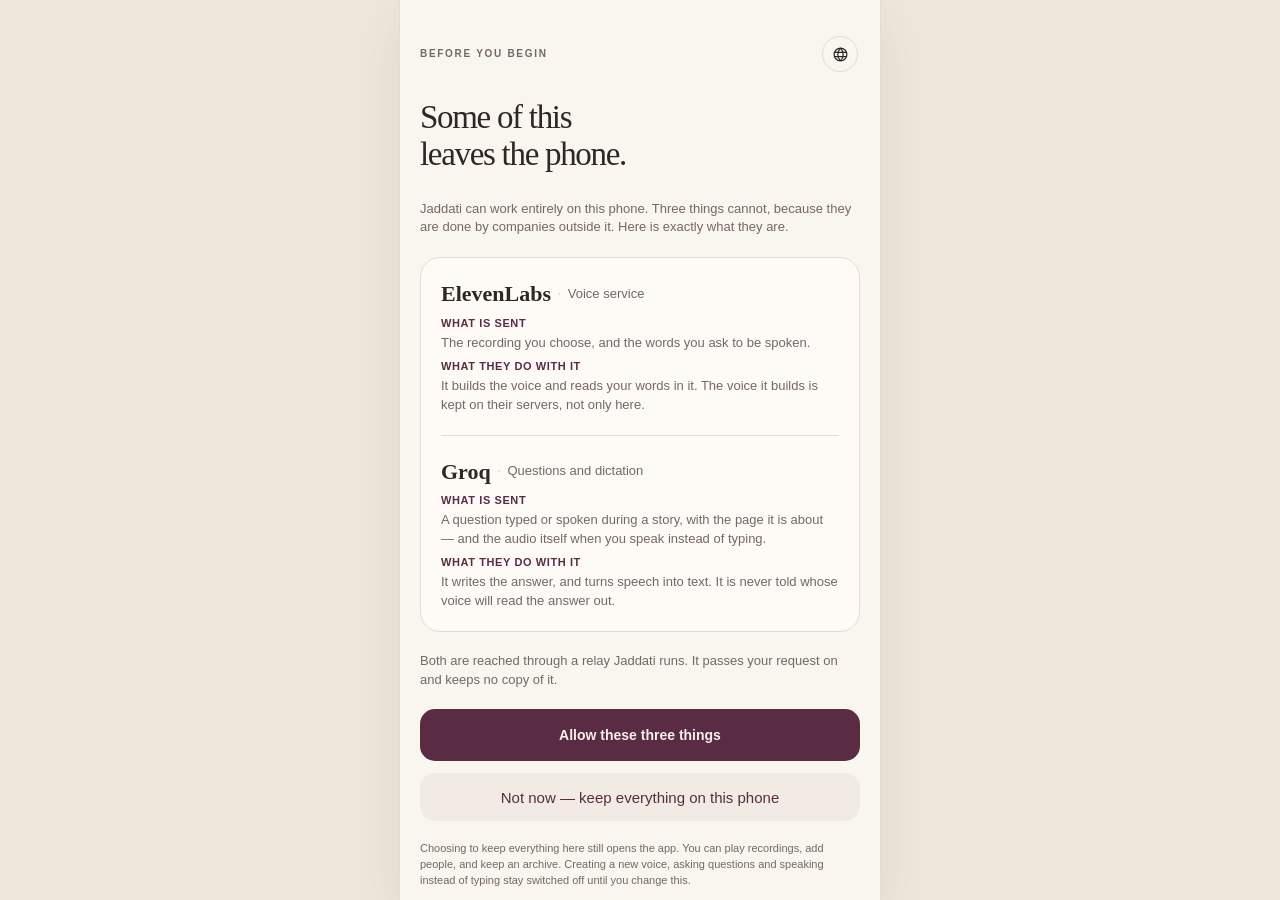
==== docs/web/index.html @ 05c56cd5 "Fix a build error I caused, and eight ways recordings were being lost A second review round, by revi" ====
<!doctype html>
<html lang="en" dir="ltr" data-v="a805f97143">
<head>
<meta charset="utf-8">
<meta name="viewport" content="width=device-width, initial-scale=1, viewport-fit=cover">
<meta name="theme-color" content="#F9F5EF">
<title>Jaddati — Voices, carefully kept</title>
<meta name="description" content="Keep the recordings you have of someone who has died, and hear new words in a recreation of their voice. The web version of Jaddati.">
<link rel="stylesheet" href="app.css">
<link rel="icon" href="data:image/svg+xml,%3Csvg xmlns='http://www.w3.org/2000/svg' viewBox='0 0 100 100' fill='none' stroke='%23592C43' stroke-width='7' stroke-linejoin='round'%3E%3Cg transform='translate(50,50)'%3E%3Cpath d='M0 -8 A22 22 0 0 1 0 -46 A22 22 0 0 1 0 -8 Z'/%3E%3Cpath d='M0 -8 A22 22 0 0 1 0 -46 A22 22 0 0 1 0 -8 Z' transform='rotate(60)'/%3E%3Cpath d='M0 -8 A22 22 0 0 1 0 -46 A22 22 0 0 1 0 -8 Z' transform='rotate(120)'/%3E%3Cpath d='M0 -8 A22 22 0 0 1 0 -46 A22 22 0 0 1 0 -8 Z' transform='rotate(180)'/%3E%3Cpath d='M0 -8 A22 22 0 0 1 0 -46 A22 22 0 0 1 0 -8 Z' transform='rotate(240)'/%3E%3Cpath d='M0 -8 A22 22 0 0 1 0 -46 A22 22 0 0 1 0 -8 Z' transform='rotate(300)'/%3E%3C/g%3E%3C/svg%3E">
<style>
  /* A back arrow is directional, so it mirrors in Arabic. */
  .flip { transform: scaleX(-1); }
  :root[dir="rtl"] .book-cover { padding: 11px 15px 11px 10px; }
  /* Before the module has run, show the mark rather than a white flash. */
  #boot { flex: 1; display: grid; place-items: center; }
  #boot svg { width: 54px; height: 54px; opacity: .35; }
  .noscript { padding: var(--xl) var(--pad); text-align: center; }
</style>
</head>
<body>
<div id="app">
  <div id="boot">
    <svg viewBox="0 0 100 100" fill="none" stroke="#592C43" stroke-width="5" stroke-linejoin="round" aria-hidden="true">
      <g transform="translate(50,50)">
        <path d="M0 -8 A22 22 0 0 1 0 -46 A22 22 0 0 1 0 -8 Z"/>
        <path d="M0 -8 A22 22 0 0 1 0 -46 A22 22 0 0 1 0 -8 Z" transform="rotate(60)"/>
        <path d="M0 -8 A22 22 0 0 1 0 -46 A22 22 0 0 1 0 -8 Z" transform="rotate(120)"/>
        <path d="M0 -8 A22 22 0 0 1 0 -46 A22 22 0 0 1 0 -8 Z" transform="rotate(180)"/>
        <path d="M0 -8 A22 22 0 0 1 0 -46 A22 22 0 0 1 0 -8 Z" transform="rotate(240)"/>
        <path d="M0 -8 A22 22 0 0 1 0 -46 A22 22 0 0 1 0 -8 Z" transform="rotate(300)"/>
      </g>
    </svg>
  </div>
</div>

<noscript>
  <div class="noscript">
    <h1 class="headline">Jaddati</h1>
    <p class="subtext">Jaddati needs JavaScript to run. Turn it on for this page, or use the iPhone app.</p>
    <p class="subtext"><a href="../">About Jaddati</a> · <a href="../privacy/">Privacy</a></p>
  </div>
</noscript>

<script type="module">
  import { setLang, state } from "./strings.js?v=a805f97143";
  setLang(state.lang);                       // paint the right direction before anything renders
  import("./app.js?v=a805f97143").catch(err => {
    document.getElementById("app").innerHTML =
      '<div class="noscript"><h1 class="headline">Jaddati</h1>' +
      '<p class="subtext">This browser could not start the app. It needs a current version of Safari, Chrome, Firefox or Edge.</p>' +
      '<p class="small">' + String(err && err.message ? err.message : err) + '</p></div>';
  });
</script>
</body>
</html>
---- docs/web/app.css ----
/* Jaddati for the web.
   The tokens are read out of Jaddati/Design/Theme.swift, not re-picked by eye:
   this has to be the same app, not one that resembles it. */

:root {
  color-scheme: light;

  --paper:      #F9F5EF;
  --ink:        #302725;
  --ink-soft:   #766861;
  --hairline:   #E4DCD3;

  --wine:       #592C43;   /* fill: buttons, the hero card */
  --wine-ink:   #592C43;   /* the same colour as TEXT and icons */
  --wine-deep:  #3E2031;
  --wine-light: #F0E5EB;

  --sage:       #426858;
  --sage-light: #E8EEE5;

  --amber:      #775829;
  --amber-light:#F5EAD5;
  --danger:     #963E3B;

  --card:       #FEFAF5;
  --bar:        #F9F6EF;
  --sunk:       #F1EBE3;

  --arch-warm:  #E9E0D5;
  --arch-sage:  #E1E6DD;
  --cover-green:#6C7052;
  --cover-rust: #A0765E;

  --cream:      #F9EFE6;
  --cream-2:    #F8EFE4;
  --chevron:    #958578;
  --card-2:     #FFFAF4;

  --app-bar: 53px;
  --pad: 20px;
  --r-hero: 24px;
  --r-card-el: 19px;
  --r-feature: 20px;
  --r-button: 15px;
  --h-button: 52px;
  --touch: 44px;

  --xs: 6px;
  --s: 12px;
  --m: 20px;
  --l: 32px;
  --xl: 48px;

  --r-card: 20px;
  --r-control: 15px;

  /* Colours that used to be written inline and so could not follow the
     appearance. Light values here are byte-identical to what they replaced. */
  --avatar-ink:    rgba(48,39,37,.75);
  --art-fill:      #E9DDCE;
  --art-edge:      #D8C5B1;
  --art-line:      rgba(89,44,67,.22);
  --art-dot:       rgba(89,44,67,.55);
  --art-glow:      rgba(89,44,67,.25);
  --disabled-fill: rgba(118,104,97,.35);
  --disabled-sunk: rgba(241,235,227,.5);
  --disabled-ink:  rgba(118,104,97,.45);
  --danger-wash:   rgba(150,62,59,.08);
  --scrim:         rgba(48,39,37,.35);
  --gutter:        #EFE7DC;
  --lift:          rgba(73,59,40,.10);
  --book-shadow:   rgba(73,59,40,.13);

  --serif: Georgia, 'Iowan Old Style', 'Times New Roman', serif;
  --sys: -apple-system, BlinkMacSystemFont, 'Segoe UI', Roboto, Helvetica, Arial, sans-serif;
  --leading: 2px;
}

:root[dir="rtl"] { --leading: 5px; }

* { box-sizing: border-box; -webkit-tap-highlight-color: transparent; }

html, body {
  margin: 0; padding: 0; height: 100%;
  background: var(--paper); color: var(--ink);
  font-family: var(--sys); font-size: 17px; line-height: 1.45;
  overscroll-behavior-y: none;
}
body { display: flex; flex-direction: column; }

button { font: inherit; color: inherit; background: none; border: 0; cursor: pointer; }

/* An <svg> with only a viewBox has no intrinsic size, so it falls back to the
   replaced-element default of 300x150 and squeezes every flex sibling to zero.
   Everything below this line is a deliberate override of it. */
svg { width: 19px; height: 19px; flex: none; display: block; }
input, textarea { font: inherit; color: inherit; }
a { color: var(--wine-ink); }

/* The app is a phone-shaped column, centred on anything wider. */
#app {
  flex: 1; display: flex; flex-direction: column;
  width: 100%; max-width: 480px; margin: 0 auto;
  background: var(--paper);
  min-height: 0;
}
@media (min-width: 560px) {
  body { background: var(--gutter); }
  #app { box-shadow: 0 0 0 1px var(--hairline), 0 18px 50px var(--lift); }
}

/* ── chrome ───────────────────────────────────────────────────────────── */

.appbar {
  display: flex; align-items: center; height: var(--app-bar);
  background: var(--paper); flex: none;
  /* Two different insets, as in the app: the chevron is a glyph centred in a
     44px box, the globe is a 36px drawn circle in the same box. */
  padding-inline-start: calc(var(--pad) - var(--touch) / 2 + 6px);
  padding-inline-end: calc(var(--pad) - (var(--touch) - 36px) / 2);
}
.appbar__title {
  flex: 1; text-align: center; font-size: 15px; font-weight: 600;
  white-space: nowrap; overflow: hidden; text-overflow: ellipsis;
}
.iconbtn {
  width: var(--touch); height: var(--touch); flex: none;
  display: grid; place-items: center;
}
.iconbtn svg { width: 19px; height: 19px; }
.globe {
  width: 36px; height: 36px; border-radius: 50%;
  border: 1px solid var(--hairline);
  display: grid; place-items: center; margin: auto;
}
.globe svg { width: 17px; height: 17px; }

.scroll {
  flex: 1; overflow-y: auto; -webkit-overflow-scrolling: touch;
  padding-inline: var(--pad); padding-bottom: var(--xl);
  min-height: 0;
}

.tabrail {
  display: flex; flex: none; padding-top: 5px; padding-bottom: 2px;
  background: var(--paper); border-top: 1px solid var(--hairline);
  padding-bottom: max(2px, env(safe-area-inset-bottom));
}
.tabrail button {
  flex: 1; min-height: var(--touch);
  display: flex; flex-direction: column; align-items: center; gap: 4px;
  color: var(--ink-soft); font-size: 10px; padding: 4px 0;
}
.tabrail button svg { width: 19px; height: 19px; }
.tabrail button[aria-selected="true"] { color: var(--wine-ink); font-weight: 600; }

/* ── type ─────────────────────────────────────────────────────────────── */

.headline {
  font-family: var(--serif); font-weight: 400; font-size: 37px;
  letter-spacing: -1.3px; line-height: 1.13; white-space: pre-line;
  margin: 11px 0 14px;
}
:root[dir="rtl"] .headline { letter-spacing: 0; }
.headline--30 { font-size: 30px; }
.headline--33 { font-size: 33px; }

.eyebrow {
  font-size: 10px; font-weight: 700; letter-spacing: 1.7px;
  text-transform: uppercase; color: var(--ink-soft);
}
.section-label {
  font-size: 11px; font-weight: 600; letter-spacing: 1px;
  text-transform: uppercase; color: var(--ink-soft);
}
:root[dir="rtl"] .eyebrow,
:root[dir="rtl"] .section-label { letter-spacing: 0; }

.subtext {
  font-size: 13px; color: var(--ink-soft);
  line-height: calc(1.45 + 4px / 13);
}
.caption { font-size: 13px; color: var(--ink-soft); }
.small { font-size: 11px; color: var(--ink-soft); }
.label { font-size: 15px; font-weight: 500; }
.spoken { font-family: var(--serif); font-size: 26px; line-height: 1.35; }
.serif { font-family: var(--serif); }
.danger { color: var(--danger); }
.amber-text { color: var(--amber); }
.wine-text { color: var(--wine-ink); }
.sage-text { color: var(--sage); }

/* ── surfaces ─────────────────────────────────────────────────────────── */

.panel {
  background: var(--card); border: 1px solid var(--hairline);
  border-radius: var(--r-card); padding: var(--m);
}
.panel--s { padding: var(--s); }

.hero {
  background: var(--wine); border-radius: var(--r-hero);
  padding: 23px; color: var(--cream-2); margin-top: 21px;
}
.hero__lede {
  font-family: var(--serif); font-size: 28px; line-height: 1.2;
  letter-spacing: -0.5px; max-width: 260px; margin: 26px 0 0;
}
:root[dir="rtl"] .hero__lede { letter-spacing: 0; }
.hero__rule { height: 1px; background: rgba(248,239,228,.18); margin: 16px 0; }
.hero__foot { display: flex; gap: 7px; align-items: flex-start;
  font-size: 11px; color: rgba(248,239,228,.8); }

.divider { height: 1px; background: var(--hairline); }
.quiet-divider { height: 1px; background: var(--hairline); margin: 20px 0; }

/* ── controls ─────────────────────────────────────────────────────────── */

.btn-primary {
  display: flex; align-items: center; justify-content: center;
  width: 100%; min-height: var(--h-button);
  border-radius: var(--r-button); background: var(--wine);
  color: var(--cream); font-size: 14px; font-weight: 600;
  transition: background .12s ease, transform .12s ease;
}
.btn-primary:active:not(:disabled) { background: var(--wine-deep); transform: scale(.985); }
.btn-primary:disabled { background: var(--disabled-fill); cursor: default; }

.btn-quiet {
  display: flex; align-items: center; justify-content: center;
  width: 100%; min-height: 48px;
  border-radius: var(--r-control); background: var(--sunk);
  color: var(--wine-ink); font-size: 15px; font-weight: 500;
}
.btn-quiet:active:not(:disabled) { opacity: .75; }
.btn-quiet:disabled { color: var(--disabled-ink); background: var(--disabled-sunk); cursor: default; }

.btn-danger {
  display: flex; align-items: center; justify-content: center;
  width: 100%; min-height: 48px; border-radius: var(--r-control);
  background: var(--danger-wash); color: var(--danger);
  font-size: 15px; font-weight: 500;
}

.btn-outline {
  display: flex; align-items: center; justify-content: center; gap: 8px;
  width: 100%; min-height: var(--h-button);
  border: 1px solid var(--hairline); border-radius: var(--r-button);
  color: var(--wine-ink); font-size: 14px; font-weight: 600;
}

.chip {
  padding-inline: 14px; min-height: 40px; border-radius: 999px;
  background: var(--sunk); color: var(--wine-ink);
  font-size: 13px; font-weight: 500; display: inline-flex; align-items: center;
  white-space: nowrap;
}
.chip[aria-selected="true"] { background: var(--wine); color: var(--paper); }

.chiprow { display: flex; gap: var(--xs); overflow-x: auto; padding: 2px; }
.chiprow::-webkit-scrollbar { display: none; }

.field { display: block; margin-top: 18px; }
.field__title { font-size: 12px; color: var(--ink-soft); margin-bottom: 7px; }
.field input, .textarea {
  width: 100%; background: var(--card-2);
  border: 1px solid var(--hairline); border-radius: var(--r-button);
  padding: 0 14px; min-height: 50px; font-size: 16px;
}
.textarea {
  padding: 10px 14px; min-height: 120px; resize: vertical;
  font-family: var(--serif); font-size: 26px; line-height: 1.35;
  background: transparent; border: 0;
}
.textarea:focus { outline: none; }
.ask-input {
  width: 100%; background: var(--sunk); border: 0;
  border-radius: var(--r-control); padding: var(--xs) var(--s);
  min-height: 44px; font-size: 17px; resize: vertical;
}

.switch { display: flex; align-items: center; gap: var(--s); min-height: var(--touch); }
.switch input { appearance: none; width: 44px; height: 26px; flex: none;
  border-radius: 999px; background: var(--hairline); position: relative;
  transition: background .15s ease; cursor: pointer; }
.switch input::after {
  content: ""; position: absolute; inset-inline-start: 3px; top: 3px;
  width: 20px; height: 20px; border-radius: 50%; background: #fff;
  transition: transform .15s ease;
}
.switch input:checked { background: var(--wine); }
.switch input:checked::after { transform: translateX(18px); }
:root[dir="rtl"] .switch input:checked::after { transform: translateX(-18px); }
.switch--amber input:checked { background: var(--amber); }

.slider { width: 100%; appearance: none; height: 20px; background: transparent; }
.slider::-webkit-slider-runnable-track { height: 4px; border-radius: 999px; background: var(--sunk); }
.slider::-moz-range-track { height: 4px; border-radius: 999px; background: var(--sunk); }
.slider::-webkit-slider-thumb {
  appearance: none; width: 18px; height: 18px; border-radius: 50%;
  background: var(--amber); margin-top: -7px;
}
.slider::-moz-range-thumb { width: 18px; height: 18px; border: 0; border-radius: 50%; background: var(--amber); }

/* ── the arch: the app's one motif ────────────────────────────────────── */

.arch {
  /* Semicircular top (radius w/2), squared-off base with a small corner —
     the same geometry as ArchShape.path(in:). */
  border-radius: 50% 50% 16% 16% / 43.86% 43.86% 14% 14%;
  overflow: hidden;
}

.avatar {
  flex: none; display: grid; place-items: center;
  background: var(--arch-warm); color: var(--avatar-ink);
  font-family: var(--serif); font-weight: 700;
  background-size: cover; background-position: center;
}
.avatar--sage { background-color: var(--arch-sage); }

/* ── badges ───────────────────────────────────────────────────────────── */

.badge {
  display: inline-flex; align-items: center; gap: 5px;
  padding: 5px 9px; border-radius: 999px;
  font-size: 10px; font-weight: 600; letter-spacing: .8px;
  text-transform: uppercase; white-space: nowrap;
}
:root[dir="rtl"] .badge { letter-spacing: 0; }
.badge svg { width: 11px; height: 11px; flex: none; }
.badge--gen { color: var(--wine-ink); background: var(--wine-light); }
.badge--orig { color: var(--sage); background: var(--sage-light); }
.badge--content {
  color: var(--ink-soft); background: var(--sunk);
  font-size: 11px; letter-spacing: 0; text-transform: none;
}
.badges { display: flex; flex-wrap: wrap; gap: 6px; }

.voicetag {
  display: inline-block; align-self: flex-start; font-size: 9px; font-weight: 700;
  letter-spacing: .6px; text-transform: uppercase; padding: 5px 8px;
  border-radius: 6px; margin-top: 3px;
}
:root[dir="rtl"] .voicetag { letter-spacing: 0; }

/* ── rows ─────────────────────────────────────────────────────────────── */

.person-card {
  display: flex; align-items: center; gap: 13px; width: 100%;
  padding: 16px; margin: 5px 0; text-align: start;
  background: var(--card-2); border: 1px solid var(--hairline);
  border-radius: var(--r-card-el);
}
.person-card__body { flex: 1; min-width: 0; display: flex; flex-direction: column; gap: 3px; }
.person-card__name {
  font-family: var(--serif); font-size: 22px;
  white-space: nowrap; overflow: hidden; text-overflow: ellipsis;
}

.feature-row {
  display: flex; align-items: center; gap: 16px; width: 100%; text-align: start;
  padding: 14px 0;
}
.feature-row__icon {
  width: 44px; height: 44px; flex: none; border-radius: 50%;
  background: var(--sunk); color: var(--wine-ink);
  display: grid; place-items: center;
}
.feature-row__icon svg { width: 19px; height: 19px; }
.feature-row__title { font-family: var(--serif); font-size: 17px; }
.feature-row--hero {
  background: var(--wine); color: var(--cream); border-radius: var(--r-feature);
  padding: 20px; margin-bottom: 16px;
}
.feature-row--hero .feature-row__icon { background: rgba(255,255,255,.10); color: var(--cream); }
.feature-row--hero .feature-row__title { font-size: 24px; }
.feature-row--hero .caption { color: rgba(249,239,230,.82); }

.audio-row { display: flex; gap: 12px; align-items: flex-start; padding: 15px 0;
  border-bottom: 1px solid var(--hairline); }
.audio-row--missing { opacity: .5; }
.audio-row__play {
  width: 36px; height: 36px; flex: none; border-radius: 50%;
  background: var(--sunk); border: 1px solid var(--hairline);
  display: grid; place-items: center; color: var(--wine-ink);
}
.audio-row__play svg { width: 13px; height: 13px; }
.audio-row__body { flex: 1; min-width: 0; display: flex; flex-direction: column; gap: 5px; }
.audio-row__text {
  font-size: 15px; font-weight: 600; color: var(--ink);
  display: -webkit-box; -webkit-line-clamp: 2; -webkit-box-orient: vertical;
  overflow: hidden;
}

.list-link {
  display: flex; align-items: center; gap: var(--s); width: 100%;
  padding: 0 16px; min-height: var(--h-button); text-align: start;
  background: var(--card-2); border: 1px solid var(--hairline);
  border-radius: var(--r-button); color: var(--wine-ink);
  font-size: 14px; font-weight: 600;
}

.privacy-row {
  display: flex; align-items: center; gap: var(--s); width: 100%;
  padding: var(--s); min-height: var(--touch); text-align: start;
  margin-top: var(--m);
}

/* ── book ─────────────────────────────────────────────────────────────── */

.book-cover {
  width: 80px; height: 113px; flex: none; border-radius: 6px;
  background: var(--cover-green); color: #F4EBDB;
  padding: 11px 10px 11px 15px;
  display: flex; flex-direction: column; align-items: center; justify-content: center;
  gap: 6px; text-align: center; position: relative; overflow: hidden;
  box-shadow: 3px 4px 3px var(--book-shadow);
}
.book-cover--rust { background: var(--cover-rust); }
.book-cover::before {
  content: ""; position: absolute; inset-inline-start: 0; top: 0; bottom: 0;
  width: 5px; background: rgba(0,0,0,.13);
}
.book-cover__mark { font-size: 7px; font-weight: 600; letter-spacing: 1.2px; }
.book-cover__title {
  font-family: var(--serif); font-size: 14px; line-height: 1.2;
  display: -webkit-box; -webkit-line-clamp: 3; -webkit-box-orient: vertical; overflow: hidden;
}
.book-cover__shelf { font-size: 6px; font-weight: 600; letter-spacing: 1.1px; }

/* ── player ───────────────────────────────────────────────────────────── */

.player { flex: 1; display: flex; flex-direction: column; align-items: center;
  gap: var(--l); padding: 0 var(--pad) var(--m); overflow-y: auto; min-height: 0; }
.player__words {
  font-family: var(--serif); font-size: 27px; line-height: 1.35;
  letter-spacing: -.35px; text-align: center;
}
:root[dir="rtl"] .player__words { letter-spacing: 0; }

.player-art {
  width: 116px; height: 139px; flex: none; position: relative;
  background: var(--art-fill); border: 1px solid var(--art-edge);
  border-radius: 50% 50% 21% 21% / 41.7% 41.7% 18% 18%;
  display: grid; place-items: center;
}
.player-art i {
  position: absolute; border: 1px solid var(--art-line);
  border-radius: 50% 50% 21% 21% / 41.7% 41.7% 18% 18%;
}
.player-art b { width: 7px; height: 7px; border-radius: 50%; background: var(--art-dot); }

.track { width: 100%; height: 20px; position: relative; display: grid; align-items: center;
  cursor: pointer; touch-action: none; }
.track__bg { height: 6px; border-radius: 999px; background: var(--sunk); width: 100%; }
.track__fill { position: absolute; height: 6px; border-radius: 999px; background: var(--amber);
  inset-inline-start: 0; }
.track__knob { position: absolute; width: 16px; height: 16px; border-radius: 50%;
  background: var(--wine); }
.clock { display: flex; justify-content: space-between; width: 100%;
  font-size: 13px; color: var(--ink-soft); font-variant-numeric: tabular-nums; }

.transport { display: flex; align-items: center; justify-content: center; gap: var(--m); }
.bigplay {
  width: 76px; height: 76px; border-radius: 50%; background: var(--wine);
  color: var(--paper); display: grid; place-items: center;
  box-shadow: 0 4px 6px var(--art-glow); transition: box-shadow .35s ease;
}
.bigplay--on { box-shadow: 0 4px 18px var(--art-glow); }
.bigplay svg { width: 28px; height: 28px; }
.skip { width: var(--touch); height: var(--touch); display: grid; place-items: center;
  color: var(--wine-ink); }
.skip:disabled { opacity: .35; }
.skip svg { width: 24px; height: 24px; }

/* ── notes ────────────────────────────────────────────────────────────── */

.errornote {
  display: flex; gap: var(--s); align-items: flex-start;
  padding: var(--s); border-radius: var(--r-control);
  background: var(--danger-wash);
}
.errornote svg { width: 15px; height: 15px; flex: none; color: var(--danger); margin-top: 2px; }
.errornote__body { flex: 1; display: flex; flex-direction: column; gap: 6px; font-size: 13px; }

.empty { display: flex; flex-direction: column; align-items: center; gap: var(--s);
  padding: var(--l) 0; text-align: center; }
.empty svg { width: 30px; height: 30px; color: var(--amber); }
.empty__title { font-family: var(--serif); font-weight: 700; font-size: 22px; }

/* ── layout helpers ───────────────────────────────────────────────────── */

.stack { display: flex; flex-direction: column; }
.gap-xs { gap: var(--xs); } .gap-s { gap: var(--s); }
.gap-m { gap: var(--m); } .gap-l { gap: var(--l); }
.row { display: flex; align-items: center; }
.row--top { align-items: flex-start; }
.between { justify-content: space-between; }
.grow { flex: 1; min-width: 0; }
.center { text-align: center; }
.mt-xs { margin-top: var(--xs); } .mt-s { margin-top: var(--s); }
.mt-m { margin-top: var(--m); } .mt-l { margin-top: var(--l); }
.mt-16 { margin-top: 16px; } .mt-21 { margin-top: 21px; } .mt-22 { margin-top: 22px; }
.mt-26 { margin-top: 26px; } .mt-18 { margin-top: 18px; }
.hidden { display: none !important; }
.wrap-anywhere { overflow-wrap: anywhere; }

/* Modal sheets — Add person, Add voice, Privacy. */
.sheet-scrim {
  position: fixed; inset: 0; background: var(--scrim);
  display: flex; align-items: flex-end; justify-content: center; z-index: 40;
}
.sheet {
  width: 100%; max-width: 480px; max-height: 94vh; background: var(--paper);
  border-radius: var(--r-hero) var(--r-hero) 0 0;
  display: flex; flex-direction: column; overflow: hidden;
  animation: rise .22s ease-out;
}
@keyframes rise { from { transform: translateY(14px); opacity: .6 } to { transform: none; opacity: 1 } }
@media (prefers-reduced-motion: reduce) { .sheet { animation: none } }

/* Confirmation dialogs. */
.dialog-scrim {
  position: fixed; inset: 0; background: var(--scrim); z-index: 50;
  display: flex; align-items: center; justify-content: center; padding: var(--m);
}
.dialog {
  width: 100%; max-width: 380px; background: var(--paper);
  border-radius: var(--r-card); padding: var(--m);
  display: flex; flex-direction: column; gap: var(--s);
}
.dialog__title { font-family: var(--serif); font-size: 20px; }

.toast {
  position: fixed; inset-inline: 0; bottom: 86px; z-index: 60;
  display: flex; justify-content: center; pointer-events: none;
}
.toast span {
  background: var(--ink); color: var(--paper); font-size: 13px;
  padding: 10px 16px; border-radius: 999px; max-width: 86%;
}

.spinner {
  width: 15px; height: 15px; flex: none; border-radius: 50%;
  border: 2px solid var(--hairline); border-top-color: var(--wine);
  animation: spin .7s linear infinite;
}
@keyframes spin { to { transform: rotate(360deg) } }
@media (prefers-reduced-motion: reduce) { .spinner { animation-duration: 2s } }

.meter { height: 6px; border-radius: 999px; background: var(--sunk); overflow: hidden; flex: 1; }
.meter i { display: block; height: 100%; background: var(--amber); width: 3px;
  transition: width .1s linear; }

/* Pages swap without a router; only one is mounted at a time. */
.screen { flex: 1; display: flex; flex-direction: column; min-height: 0; }

/* The panel that hides the key fields. The rehearsal toggle uses the app's own
   .switch, defined far above — naming a second thing .switch down here quietly
   overrode the first and flattened every toggle in the app. */
details > summary { list-style: none; color: var(--wine-ink); font-weight: 600; }
details > summary::-webkit-details-marker { display: none; }
details > summary::after {
  content: "›"; margin-inline-start: 6px; font-size: 18px; line-height: 1;
  transition: transform .15s ease; display: inline-block;
}
details[open] > summary::after { transform: rotate(90deg); }
[dir="rtl"] details > summary::after { content: "‹"; }
[dir="rtl"] details[open] > summary::after { transform: rotate(-90deg); }

/* ── the person screen ────────────────────────────────────────────────── */
/* One face, one action, three doors. What used to be seven feature rows and
   four competing voice-state panels stacked down a single scroll. */

.person-hero {
  display: flex; flex-direction: column; align-items: center; gap: 7px;
  text-align: center; padding: 22px 0 4px;
}
.person-hero__photo { position: relative; background: none; padding: 0; }
.person-hero__edit {
  position: absolute; inset-inline-end: 0; bottom: 2px;
  width: 26px; height: 26px; border-radius: 50%;
  background: var(--wine); color: var(--paper);
  display: grid; place-items: center;
  border: 2px solid var(--paper); font-size: 13px; font-weight: 700;
}
.person-hero__name { font-size: 31px; line-height: 1.15; }
/* The tag is left-aligned where it is used in a list row. In the hero it is
   the only thing not on the centre line, which reads as a mistake. */
.person-hero .voicetag { align-self: center; }

.primary-action { margin-top: 20px; }
.primary-action__note {
  margin: 10px 2px 0; text-align: center;
  font-size: 13px; line-height: 1.45; color: var(--ink-soft);
}
.primary-action__aside {
  display: flex; align-items: center; justify-content: center; gap: 7px;
  width: 100%; min-height: var(--touch); margin-top: 6px;
  color: var(--wine-ink); font-size: 13px; font-weight: 500;
}
.primary-action__aside svg { width: 16px; height: 16px; }

.cardgrid {
  display: grid; grid-template-columns: repeat(3, 1fr);
  gap: 9px; margin-top: 26px;
}
.bigcard {
  display: flex; flex-direction: column; align-items: flex-start; gap: 5px;
  padding: 14px 11px 13px; text-align: start;
  background: var(--card); border: 1px solid var(--hairline);
  border-radius: var(--r-card); min-height: 112px;
}
.bigcard:active { background: var(--sunk); }
.bigcard__icon { position: relative; display: block; color: var(--wine-ink); margin-bottom: 2px; }
.bigcard__icon svg { width: 21px; height: 21px; }
.bigcard__badge {
  position: absolute; inset-inline-start: 14px; top: -5px;
  min-width: 17px; height: 17px; padding: 0 4px;
  border-radius: 999px; background: var(--danger); color: var(--paper);
  font-size: 10px; font-weight: 700; display: grid; place-items: center;
}
.bigcard__title { font-size: 14px; font-weight: 600; line-height: 1.2; }
.bigcard__note { font-size: 11px; line-height: 1.35; color: var(--ink-soft); }

/* A letter that has come due has to be visible from anywhere in the app. */
.tabrail__icon { position: relative; display: block; }
.tabrail__dot {
  position: absolute; inset-inline-end: -4px; top: -1px;
  width: 7px; height: 7px; border-radius: 50%;
  background: var(--danger); border: 1.5px solid var(--paper);
}

/* The other ways of asking. A compact switcher above the box, rather than six
   full-width rows with a sentence each on the screen before this one. */
.chiprow {
  display: flex; gap: 7px; overflow-x: auto; scrollbar-width: none;
  margin-inline: calc(-1 * var(--pad)); padding: 2px var(--pad);
}
.chiprow::-webkit-scrollbar { display: none; }
.chip {
  flex: none; min-height: var(--touch); padding: 0 14px; border-radius: 999px;
  background: var(--sunk); color: var(--ink-soft);
  font-size: 13px; font-weight: 500; white-space: nowrap;
  border: 1px solid transparent;
}
.chip--on { background: var(--wine); color: var(--cream); font-weight: 600; }
.chip:active:not(.chip--on) { border-color: var(--hairline); }

/* ── dark ─────────────────────────────────────────────────────────────── */
/* Turned on in You, not inherited from the system. The app opens light —
   warm paper is the design — so an unset preference means light and there is
   deliberately no prefers-color-scheme query anywhere in this file.

   Not a generic dark theme either: the ground stays WARM, because a cold
   neutral grey throws the whole paper-and-wine idea away. Wine, amber and
   sage are lifted, since all three were chosen to sit on near-white and are
   close to illegible on a dark ground. */

:root[data-theme="dark"] {
  color-scheme: dark;
  --paper:      #14100E;
  --ink:        #F2EAE1;
  --ink-soft:   #A89B92;
  --hairline:   #332A25;

  --wine:       #7A3D5B;
  /* Lifted until it clears 4.5:1 on the dark ground — measured,
     not picked by eye. The fill above cannot double as this. */
  --wine-ink:   #C67A99;
  --wine-deep:  #5E2E46;
  --wine-light: #2E1C26;

  --sage:       #6E9C87;
  --sage-light: #1C2620;

  --amber:      #C4954E;
  --amber-light:#2A2113;
  --danger:     #D9736F;

  --card:       #1E1815;
  --bar:        #14100E;
  --sunk:       #241D19;

  --arch-warm:  #3A302A;
  --arch-sage:  #2A322C;

  --chevron:    #6B5E55;
  --card-2:     #231C18;

  /* The initial sits ON the arch, which is now dark — the old ink-on-warm
     would have been dark on dark. */
  --avatar-ink:    rgba(242,234,225,.82);
  --art-fill:      #2A221D;
  --art-edge:      #3D332C;
  --art-line:      rgba(219,158,188,.28);
  --art-dot:       rgba(219,158,188,.62);
  --art-glow:      rgba(0,0,0,.45);
  --disabled-fill: rgba(255,255,255,.10);
  /* Was a near-white wash. On a dark ground a disabled button was the
     brightest thing on the screen. */
  --disabled-sunk: rgba(255,255,255,.05);
  --disabled-ink:  rgba(242,234,225,.32);
  --danger-wash:   rgba(217,115,111,.14);
  /* A 35% scrim over dark barely separates the sheet from the page. */
  --scrim:         rgba(0,0,0,.6);
  --gutter:        #0B0908;
  --lift:          rgba(0,0,0,.55);
  --book-shadow:   rgba(0,0,0,.4);
}

/* The rule inside the wine hero card is a light wash over a mid tone; on the
   darker wine it disappears. */
:root[data-theme="dark"] .hero__rule { background: rgba(248, 239, 228, .22); }

/* The code you read down a phone. Big, spaced, and unambiguous — this gets
   copied by ear, so the glyphs have to survive being said aloud. */
.codecard {
  display: flex; flex-direction: column; align-items: center; gap: 6px;
  text-align: center; padding: 18px 14px;
  background: var(--sunk); border: 1px solid var(--hairline);
  border-radius: var(--r-card); margin-top: 4px;
}
.code {
  font-family: var(--serif); font-size: 38px; font-weight: 700;
  letter-spacing: 8px; text-indent: 8px; color: var(--wine-ink);
  line-height: 1.1; overflow-wrap: anywhere;
}
:root[dir="rtl"] .code { direction: ltr; }
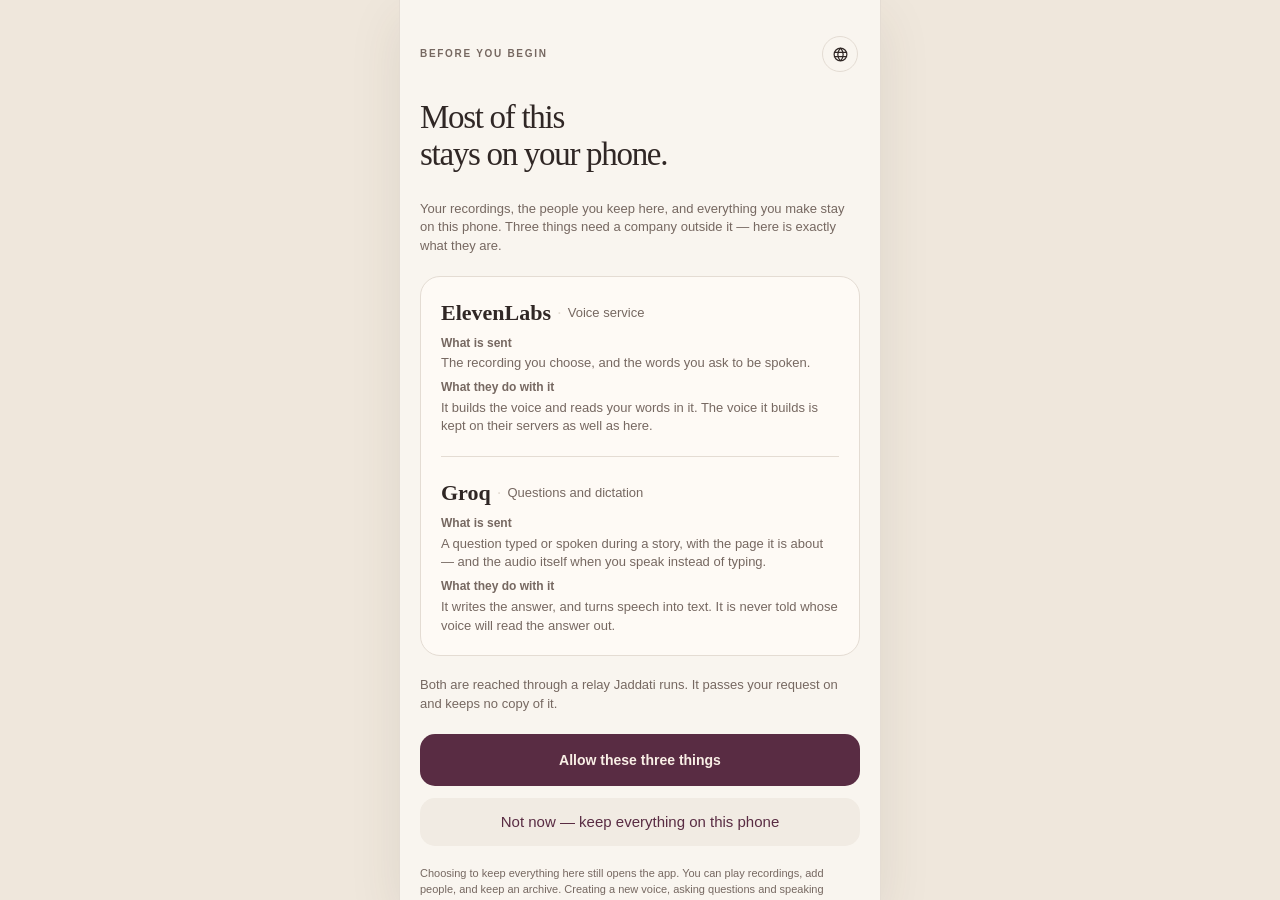
==== commit 8ca727c1: "Seven things asked for overnight, and two bugs found doing them 1. A wordlist the app will not put i" ====
--- a/docs/web/index.html
+++ b/docs/web/index.html
@@ -1,5 +1,5 @@
 <!doctype html>
-<html lang="en" dir="ltr" data-v="a805f97143">
+<html lang="en" dir="ltr" data-v="8c06d25e9d">
 <head>
 <meta charset="utf-8">
 <meta name="viewport" content="width=device-width, initial-scale=1, viewport-fit=cover">
@@ -43,9 +43,9 @@
 </noscript>
 
 <script type="module">
-  import { setLang, state } from "./strings.js?v=a805f97143";
+  import { setLang, state } from "./strings.js?v=8c06d25e9d";
   setLang(state.lang);                       // paint the right direction before anything renders
-  import("./app.js?v=a805f97143").catch(err => {
+  import("./app.js?v=8c06d25e9d").catch(err => {
     document.getElementById("app").innerHTML =
       '<div class="noscript"><h1 class="headline">Jaddati</h1>' +
       '<p class="subtext">This browser could not start the app. It needs a current version of Safari, Chrome, Firefox or Edge.</p>' +
